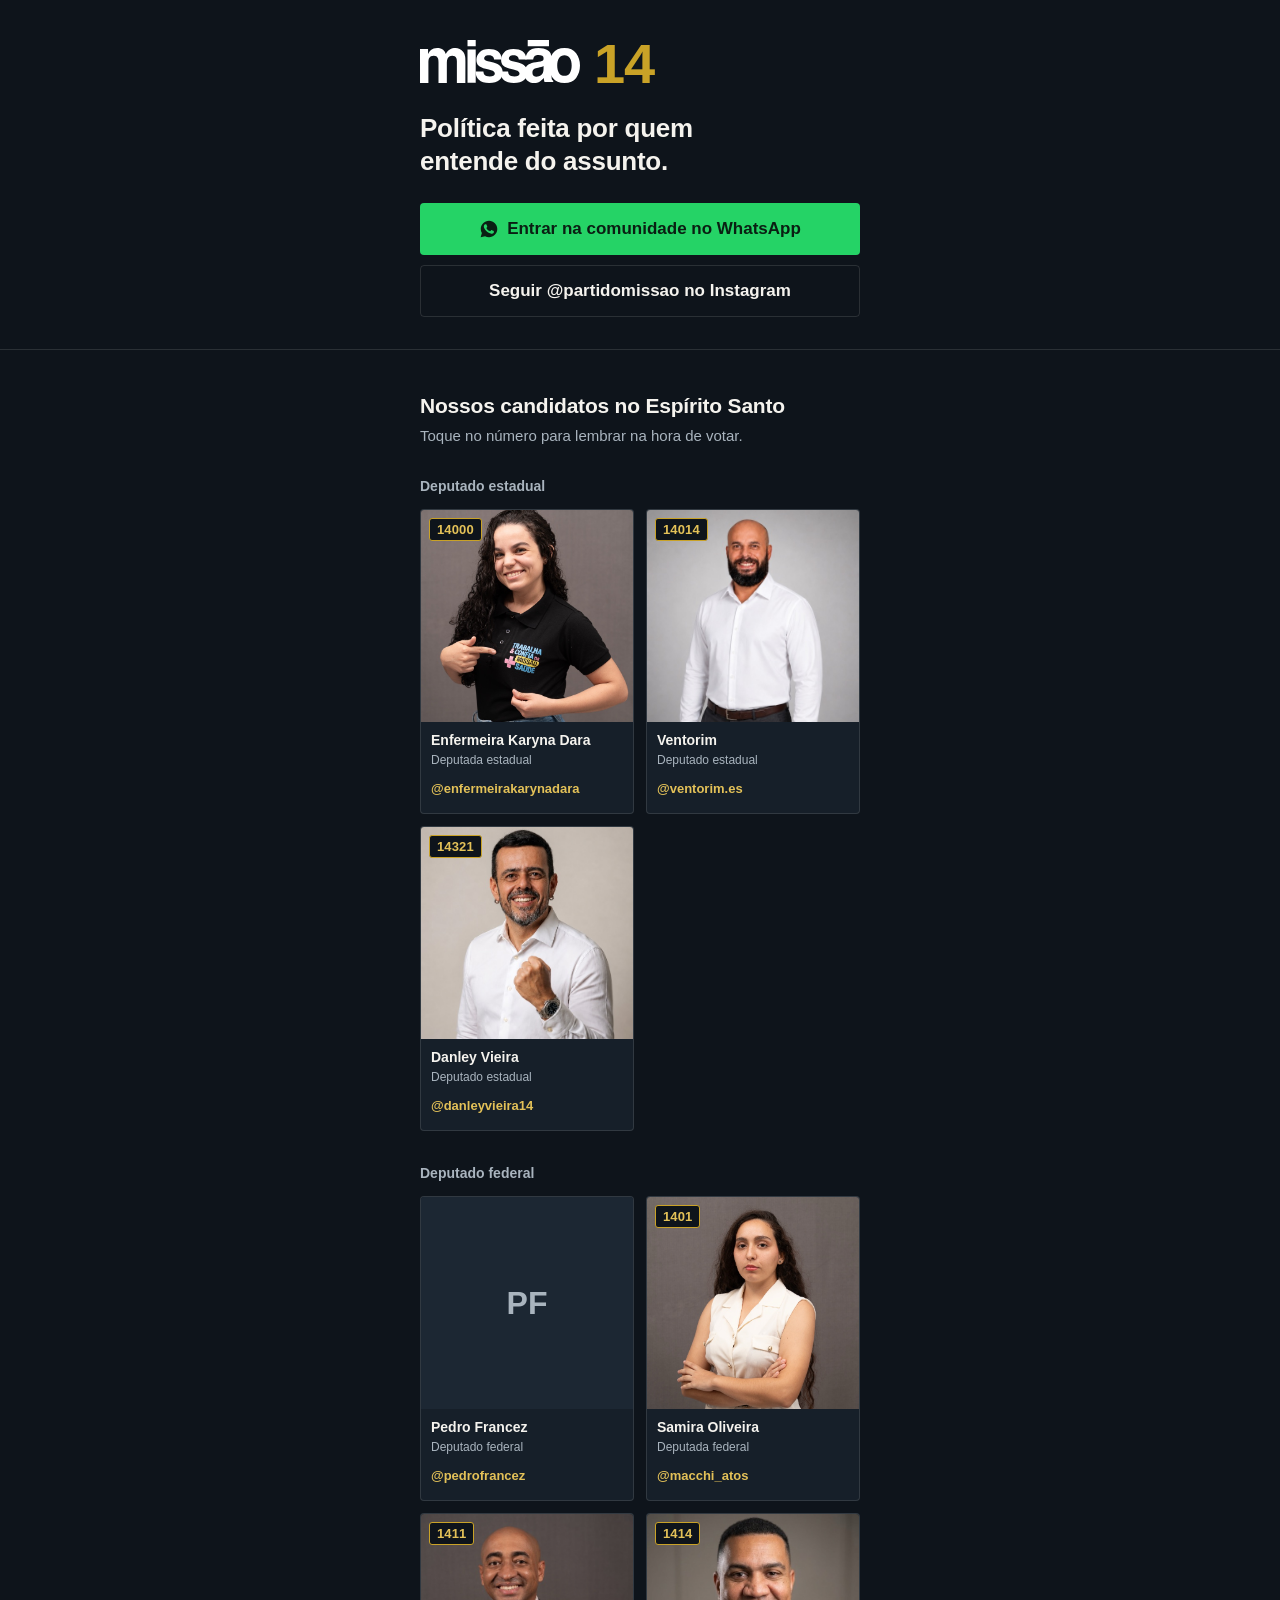
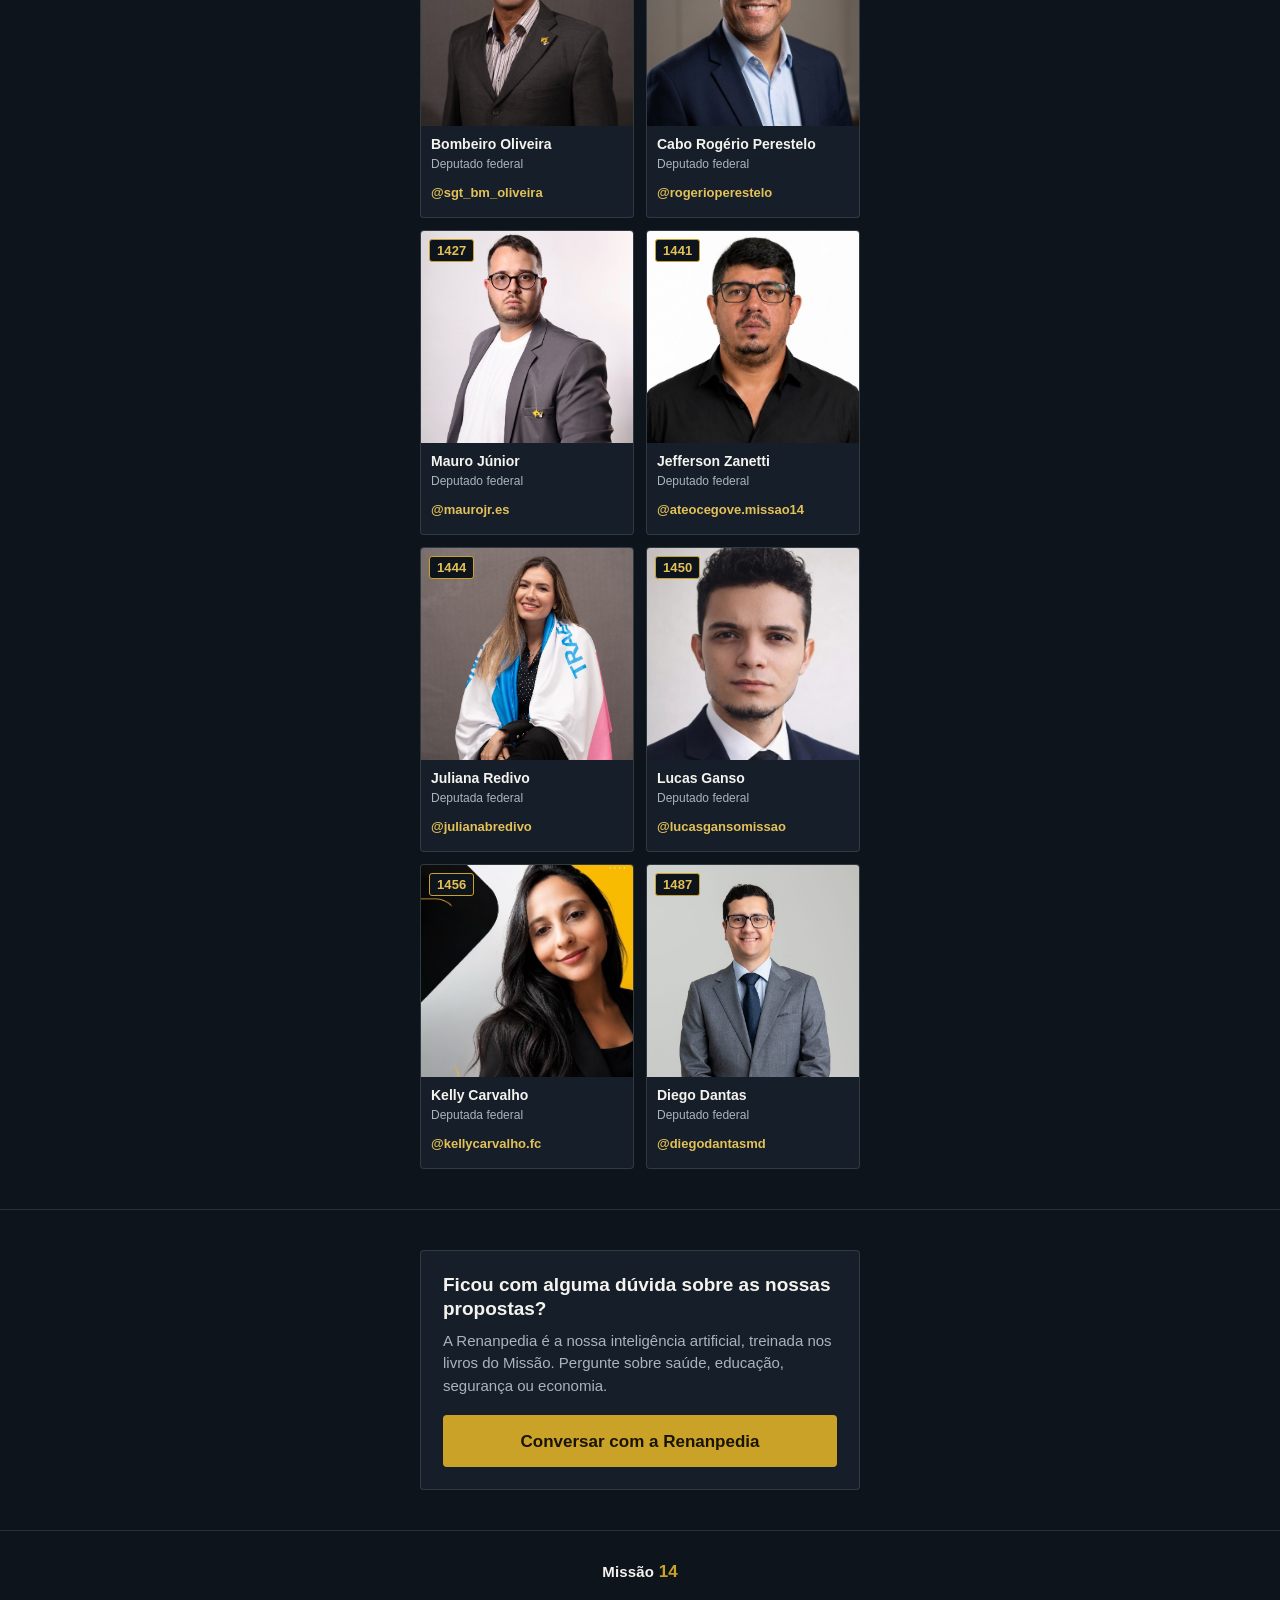
==== qrcode.html @ 3853d211 "QR Code page" ====
<!DOCTYPE html>
<html lang="pt-BR">
  <head>
    <meta charset="UTF-8">
    <meta name="viewport" content="width=device-width, initial-scale=1">
    <title>Missão 14 — Espírito Santo</title>
    <meta name="description" content="Conheça os candidatos do Missão no Espírito Santo, entre na comunidade do WhatsApp e converse com a Renanpedia.">
    <style>
      :root {
        --bg: #0e141b;
        --bg-elevated: #161f29;
        --bg-elevated-2: #1c2733;
        --text: #f5f3ee;
        --text-muted: #a9b4be;
        --accent: #c9a227;
        --accent-strong: #e3c158;
        --border: rgba(245, 243, 238, 0.12);
        --whatsapp: #25d366;
        --whatsapp-dark: #1da851;
        --radius-card: 4px;
        --max-w: 480px;
      }

      * {
        box-sizing: border-box;
      }

      html {
        scroll-behavior: smooth;
      }

      body {
        margin: 0;
        background: var(--bg);
        color: var(--text);
        font-family:
          -apple-system, BlinkMacSystemFont, "Segoe UI", Roboto, sans-serif;
        font-size: 17px;
        line-height: 1.5;
        -webkit-font-smoothing: antialiased;
      }

      img {
        max-width: 100%;
        display: block;
      }

      a {
        color: inherit;
      }

      .wrap {
        max-width: var(--max-w);
        margin: 0 auto;
        padding: 0 20px;
      }

      /* ===== HERO / TOPO ===== */

      .hero {
        padding: 36px 0 32px;
        border-bottom: 1px solid var(--border);
      }

      .hero-mark {
        display: flex;
        align-items: baseline;
        gap: 14px;
        margin-bottom: 20px;
      }

      .hero-mark .party-name {
        font-size: 15px;
        font-weight: 700;
        letter-spacing: 0.02em;
        color: var(--text-muted);
      }

      .ballot-number-hero {
        font-size: 56px;
        font-weight: 800;
        line-height: 1;
        color: var(--accent);
        font-variant-numeric: tabular-nums;
        letter-spacing: -0.02em;
      }

      .hero h1 {
        font-size: 26px;
        font-weight: 800;
        line-height: 1.28;
        letter-spacing: -0.01em;
        margin: 0 0 24px;
        max-width: 22ch;
      }

      .cta-row {
        display: flex;
        flex-direction: column;
        gap: 10px;
      }

      .btn {
        display: flex;
        align-items: center;
        justify-content: center;
        gap: 8px;
        min-height: 52px;
        padding: 12px 20px;
        border-radius: var(--radius-card);
        font-size: 17px;
        font-weight: 700;
        text-decoration: none;
        border: 1.5px solid transparent;
        cursor: pointer;
        transition:
          background-color 0.15s ease,
          border-color 0.15s ease,
          transform 0.1s ease;
      }

      .btn:active {
        transform: scale(0.98);
      }

      .btn-primary {
        background: var(--whatsapp);
        color: #0a1f13;
      }
      .btn-primary:hover {
        background: var(--whatsapp-dark);
        color: #fff;
      }
      .btn-primary:focus-visible {
        outline: 3px solid var(--accent-strong);
        outline-offset: 2px;
      }

      .btn-secondary {
        background: transparent;
        border-color: var(--border);
        color: var(--text);
      }
      .btn-secondary:hover {
        border-color: var(--text);
      }
      .btn-secondary:focus-visible {
        outline: 3px solid var(--accent-strong);
        outline-offset: 2px;
      }

      .btn-icon {
        width: 20px;
        height: 20px;
        flex: none;
      }

      /* ===== SECTIONS ===== */

      section {
        padding: 40px 0;
        border-bottom: 1px solid var(--border);
      }

      .section-title {
        font-size: 21px;
        font-weight: 800;
        letter-spacing: -0.01em;
        margin: 0 0 4px;
      }

      .section-sub {
        color: var(--text-muted);
        font-size: 15px;
        margin: 0 0 24px;
      }

      .group-title {
        font-size: 14px;
        font-weight: 700;
        color: var(--text-muted);
        margin: 28px 0 12px;
        padding-top: 4px;
      }

      .group-title:first-of-type {
        margin-top: 0;
      }

      /* ===== CANDIDATE CARDS ===== */

      .candidate-grid {
        display: grid;
        grid-template-columns: 1fr 1fr;
        gap: 12px;
      }

      .candidate-card {
        background: var(--bg-elevated);
        border: 1px solid var(--border);
        border-radius: var(--radius-card);
        overflow: hidden;
        position: relative;
      }

      .candidate-photo-wrap {
        position: relative;
        aspect-ratio: 1 / 1;
        background: var(--bg-elevated-2);
      }

      .candidate-photo-wrap img {
        width: 100%;
        height: 100%;
        object-fit: cover;
      }

      .photo-fallback {
        position: absolute;
        inset: 0;
        display: flex;
        align-items: center;
        justify-content: center;
        font-size: 32px;
        font-weight: 800;
        color: var(--text-muted);
        background: var(--bg-elevated-2);
      }

      .ballot-badge {
        position: absolute;
        top: 8px;
        left: 8px;
        background: var(--bg);
        border: 1.5px solid var(--accent);
        color: var(--accent-strong);
        font-weight: 800;
        font-size: 13px;
        font-variant-numeric: tabular-nums;
        letter-spacing: 0.01em;
        padding: 3px 7px;
        border-radius: 3px;
        line-height: 1.2;
      }

      .candidate-info {
        padding: 10px 10px 12px;
      }

      .candidate-name {
        font-size: 14px;
        font-weight: 700;
        line-height: 1.25;
        margin: 0 0 2px;
      }

      .candidate-role {
        font-size: 12px;
        color: var(--text-muted);
        margin: 0 0 6px;
      }

      .candidate-ig {
        font-size: 13px;
        font-weight: 600;
        color: var(--accent-strong);
        text-decoration: none;
      }
      .candidate-ig:hover {
        text-decoration: underline;
      }
      .candidate-ig:focus-visible {
        outline: 2px solid var(--accent-strong);
        outline-offset: 2px;
      }

      /* ===== RENANPEDIA ===== */

      .renanpedia {
        background: var(--bg-elevated);
        border: 1px solid var(--border);
        border-radius: var(--radius-card);
        padding: 22px;
      }

      .renanpedia h2 {
        font-size: 19px;
        font-weight: 800;
        margin: 0 0 8px;
        line-height: 1.3;
      }

      .renanpedia p {
        font-size: 15px;
        color: var(--text-muted);
        margin: 0 0 18px;
      }

      .renanpedia .btn {
        background: var(--accent);
        color: #1a1404;
        width: 100%;
      }
      .renanpedia .btn:hover {
        background: var(--accent-strong);
      }
      .renanpedia .btn:focus-visible {
        outline: 3px solid #fff;
        outline-offset: 2px;
      }

      /* ===== FOOTER ===== */

      footer {
        padding: 28px 0 100px;
        text-align: center;
      }

      footer .foot-name {
        font-weight: 800;
        font-size: 15px;
        letter-spacing: 0.01em;
      }

      footer .foot-number {
        color: var(--accent);
        font-weight: 800;
      }

      /* ===== FLOATING WHATSAPP CTA ===== */

      .float-cta {
        position: fixed;
        left: 0;
        right: 0;
        bottom: 0;
        z-index: 50;
        padding: 12px 20px calc(12px + env(safe-area-inset-bottom, 0px));
        background: linear-gradient(to top, var(--bg) 60%, transparent);
        transform: translateY(120%);
        opacity: 0;
        transition:
          transform 0.25s ease,
          opacity 0.25s ease;
        pointer-events: none;
      }

      .float-cta.visible {
        transform: translateY(0);
        opacity: 1;
        pointer-events: auto;
      }

      .float-cta .btn {
        max-width: calc(var(--max-w) - 40px);
        margin: 0 auto;
        box-shadow: 0 6px 20px rgba(0, 0, 0, 0.4);
      }

      @media (prefers-reduced-motion: reduce) {
        html {
          scroll-behavior: auto;
        }
        .float-cta {
          transition: none;
        }
        .btn {
          transition: none;
        }
      }
    </style>
  </head>
  <body>

    <header class="hero" id="topo">
      <div class="wrap">
        <div class="hero-mark">
          <span class="party-name">
            <img alt="Logo Missão" src="./assets/svg/missao.svg" width="160">
          </span>
          <span class="ballot-number-hero">14</span>
        </div>
        <h1>Política feita por quem entende do assunto.</h1>
        <div class="cta-row">
          <a class="btn btn-primary" href="https://chat.whatsapp.com/KXWWmN9XIppCkysAzxbri9" target="_blank" rel="noopener">
            <svg class="btn-icon" viewBox="0 0 24 24" fill="currentColor" aria-hidden="true"><path d="M12.04 2C6.58 2 2.13 6.45 2.13 11.91c0 1.75.46 3.45 1.32 4.95L2 22l5.29-1.39c1.44.79 3.06 1.2 4.72 1.2h.01c5.46 0 9.91-4.45 9.91-9.91C21.94 6.45 17.5 2 12.04 2zm5.8 14.09c-.25.7-1.24 1.29-2.03 1.46-.54.12-1.25.21-3.63-.78-3.05-1.26-5.01-4.36-5.16-4.56-.15-.2-1.23-1.64-1.23-3.13s.77-2.22 1.05-2.53c.27-.3.6-.38.8-.38.2 0 .4 0 .58.01.19.01.44-.07.68.53.25.6.85 2.09.92 2.24.07.15.12.33.02.53-.1.2-.15.32-.3.5-.15.18-.31.4-.44.53-.15.15-.3.31-.13.6.17.3.76 1.26 1.64 2.04 1.13 1 2.08 1.32 2.38 1.47.3.15.48.13.65-.08.17-.2.73-.85.93-1.15.2-.3.4-.24.66-.14.27.1 1.72.81 2.02.96.3.15.5.22.57.35.07.13.07.72-.18 1.42z"/></svg>
            Entrar na comunidade no WhatsApp
          </a>
          <a class="btn btn-secondary" href="https://www.instagram.com/partidomissao/" target="_blank" rel="noopener">
            Seguir @partidomissao no Instagram
          </a>
        </div>
      </div>
    </header>

    <main>

      <section aria-labelledby="candidatos-title">
        <div class="wrap">
          <h2 class="section-title" id="candidatos-title">Nossos candidatos no Espírito Santo</h2>
          <p class="section-sub">Toque no número para lembrar na hora de votar.</p>

          <h3 class="group-title">Deputado estadual</h3>
          <div class="candidate-grid">

            <article class="candidate-card">
              <div class="candidate-photo-wrap">
                <span class="ballot-badge">14000</span>
                <img
                  src="./assets/img/candidates/karyna.jpg"
                  alt="Foto de Enfermeira Karyna Dara"
                  loading="eager"
                  onerror="this.style.display='none'; this.nextElementSibling.style.display='flex';"
                >
                <span class="photo-fallback" style="display:none;">KD</span>
              </div>
              <div class="candidate-info">
                <p class="candidate-name">Enfermeira Karyna Dara</p>
                <p class="candidate-role">Deputada estadual</p>
                <a class="candidate-ig" href="https://www.instagram.com/enfermeirakarynadara/" target="_blank" rel="noopener">@enfermeirakarynadara</a>
              </div>
            </article>

            <article class="candidate-card">
              <div class="candidate-photo-wrap">
                <span class="ballot-badge">14014</span>
                <img
                  src="./assets/img/candidates/angelo.jpg"
                  alt="Foto de Ventorim"
                  loading="eager"
                  onerror="this.style.display='none'; this.nextElementSibling.style.display='flex';"
                >
                <span class="photo-fallback" style="display:none;">V</span>
              </div>
              <div class="candidate-info">
                <p class="candidate-name">Ventorim</p>
                <p class="candidate-role">Deputado estadual</p>
                <a class="candidate-ig" href="https://www.instagram.com/ventorim.es/" target="_blank" rel="noopener">@ventorim.es</a>
              </div>
            </article>

            <article class="candidate-card">
              <div class="candidate-photo-wrap">
                <span class="ballot-badge">14321</span>
                <img
                  src="./assets/img/candidates/danley.jpg"
                  alt="Foto de Danley Vieira"
                  loading="eager"
                  onerror="this.style.display='none'; this.nextElementSibling.style.display='flex';"
                >
                <span class="photo-fallback" style="display:none;">DV</span>
              </div>
              <div class="candidate-info">
                <p class="candidate-name">Danley Vieira</p>
                <p class="candidate-role">Deputado estadual</p>
                <a class="candidate-ig" href="https://www.instagram.com/danleyvieira14/" target="_blank" rel="noopener">@danleyvieira14</a>
              </div>
            </article>

          </div>

          <h3 class="group-title">Deputado federal</h3>
          <div class="candidate-grid">

            <article class="candidate-card">
              <div class="candidate-photo-wrap">
                <span class="ballot-badge">1400</span>
                <img
                  src="./assets/img/candidates/pedrofrancez.jpg"
                  alt="Foto de Pedro Francez"
                  loading="lazy"
                  onerror="this.style.display='none'; this.nextElementSibling.style.display='flex';"
                >
                <span class="photo-fallback" style="display:none;">PF</span>
              </div>
              <div class="candidate-info">
                <p class="candidate-name">Pedro Francez</p>
                <p class="candidate-role">Deputado federal</p>
                <a class="candidate-ig" href="https://www.instagram.com/pedrofrancez/" target="_blank" rel="noopener">@pedrofrancez</a>
              </div>
            </article>

            <article class="candidate-card">
              <div class="candidate-photo-wrap">
                <span class="ballot-badge">1401</span>
                <img
                  src="./assets/img/candidates/samira.jpg"
                  alt="Foto de Samira Oliveira"
                  loading="lazy"
                  onerror="this.style.display='none'; this.nextElementSibling.style.display='flex';"
                >
                <span class="photo-fallback" style="display:none;">SO</span>
              </div>
              <div class="candidate-info">
                <p class="candidate-name">Samira Oliveira</p>
                <p class="candidate-role">Deputada federal</p>
                <a class="candidate-ig" href="https://www.instagram.com/macchi_atos/" target="_blank" rel="noopener">@macchi_atos</a>
              </div>
            </article>

            <article class="candidate-card">
              <div class="candidate-photo-wrap">
                <span class="ballot-badge">1411</span>
                <img
                  src="./assets/img/candidates/oliveira.jpeg"
                  alt="Foto de Bombeiro Oliveira"
                  loading="lazy"
                  onerror="this.style.display='none'; this.nextElementSibling.style.display='flex';"
                >
                <span class="photo-fallback" style="display:none;">BO</span>
              </div>
              <div class="candidate-info">
                <p class="candidate-name">Bombeiro Oliveira</p>
                <p class="candidate-role">Deputado federal</p>
                <a class="candidate-ig" href="https://www.instagram.com/sgt_bm_oliveira/" target="_blank" rel="noopener">@sgt_bm_oliveira</a>
              </div>
            </article>

            <article class="candidate-card">
              <div class="candidate-photo-wrap">
                <span class="ballot-badge">1414</span>
                <img
                  src="./assets/img/candidates/perestelo.jpg"
                  alt="Foto de Cabo Rogério Perestelo"
                  loading="lazy"
                  onerror="this.style.display='none'; this.nextElementSibling.style.display='flex';"
                >
                <span class="photo-fallback" style="display:none;">RP</span>
              </div>
              <div class="candidate-info">
                <p class="candidate-name">Cabo Rogério Perestelo</p>
                <p class="candidate-role">Deputado federal</p>
                <a class="candidate-ig" href="https://www.instagram.com/rogerioperestelo/" target="_blank" rel="noopener">@rogerioperestelo</a>
              </div>
            </article>

            <article class="candidate-card">
              <div class="candidate-photo-wrap">
                <span class="ballot-badge">1427</span>
                <img
                  src="./assets/img/candidates/mauro.jpeg"
                  alt="Foto de Mauro Júnior"
                  loading="lazy"
                  onerror="this.style.display='none'; this.nextElementSibling.style.display='flex';"
                >
                <span class="photo-fallback" style="display:none;">MJ</span>
              </div>
              <div class="candidate-info">
                <p class="candidate-name">Mauro Júnior</p>
                <p class="candidate-role">Deputado federal</p>
                <a class="candidate-ig" href="https://www.instagram.com/maurojr.es/" target="_blank" rel="noopener">@maurojr.es</a>
              </div>
            </article>

            <article class="candidate-card">
              <div class="candidate-photo-wrap">
                <span class="ballot-badge">1441</span>
                <img
                  src="./assets/img/candidates/jefferson.jpeg"
                  alt="Foto de Jefferson Zanetti"
                  loading="lazy"
                  onerror="this.style.display='none'; this.nextElementSibling.style.display='flex';"
                >
                <span class="photo-fallback" style="display:none;">JZ</span>
              </div>
              <div class="candidate-info">
                <p class="candidate-name">Jefferson Zanetti</p>
                <p class="candidate-role">Deputado federal</p>
                <a class="candidate-ig" href="https://www.instagram.com/ateocegove.missao14/" target="_blank" rel="noopener">@ateocegove.missao14</a>
              </div>
            </article>

            <article class="candidate-card">
              <div class="candidate-photo-wrap">
                <span class="ballot-badge">1444</span>
                <img
                  src="./assets/img/candidates/juliana.jpg"
                  alt="Foto de Juliana Redivo"
                  loading="lazy"
                  onerror="this.style.display='none'; this.nextElementSibling.style.display='flex';"
                >
                <span class="photo-fallback" style="display:none;">JR</span>
              </div>
              <div class="candidate-info">
                <p class="candidate-name">Juliana Redivo</p>
                <p class="candidate-role">Deputada federal</p>
                <a class="candidate-ig" href="https://www.instagram.com/julianabredivo/" target="_blank" rel="noopener">@julianabredivo</a>
              </div>
            </article>

            <article class="candidate-card">
              <div class="candidate-photo-wrap">
                <span class="ballot-badge">1450</span>
                <img
                  src="./assets/img/candidates/lucas.jpg"
                  alt="Foto de Lucas Ganso"
                  loading="lazy"
                  onerror="this.style.display='none'; this.nextElementSibling.style.display='flex';"
                >
                <span class="photo-fallback" style="display:none;">LG</span>
              </div>
              <div class="candidate-info">
                <p class="candidate-name">Lucas Ganso</p>
                <p class="candidate-role">Deputado federal</p>
                <a class="candidate-ig" href="https://www.instagram.com/lucasgansomissao/" target="_blank" rel="noopener">@lucasgansomissao</a>
              </div>
            </article>

            <article class="candidate-card">
              <div class="candidate-photo-wrap">
                <span class="ballot-badge">1456</span>
                <img
                  src="./assets/img/candidates/kelly.jpg"
                  alt="Foto de Kelly Carvalho"
                  loading="lazy"
                  onerror="this.style.display='none'; this.nextElementSibling.style.display='flex';"
                >
                <span class="photo-fallback" style="display:none;">KC</span>
              </div>
              <div class="candidate-info">
                <p class="candidate-name">Kelly Carvalho</p>
                <p class="candidate-role">Deputada federal</p>
                <a class="candidate-ig" href="https://www.instagram.com/kellycarvalho.fc/" target="_blank" rel="noopener">@kellycarvalho.fc</a>
              </div>
            </article>

            <article class="candidate-card">
              <div class="candidate-photo-wrap">
                <span class="ballot-badge">1487</span>
                <img
                  src="./assets/img/candidates/diego.jpeg"
                  alt="Foto de Diego Dantas"
                  loading="lazy"
                  onerror="this.style.display='none'; this.nextElementSibling.style.display='flex';"
                >
                <span class="photo-fallback" style="display:none;">DD</span>
              </div>
              <div class="candidate-info">
                <p class="candidate-name">Diego Dantas</p>
                <p class="candidate-role">Deputado federal</p>
                <a class="candidate-ig" href="https://www.instagram.com/diegodantasmd/" target="_blank" rel="noopener">@diegodantasmd</a>
              </div>
            </article>

          </div>
        </div>
      </section>

      <section aria-labelledby="renanpedia-title">
        <div class="wrap">
          <div class="renanpedia">
            <h2 id="renanpedia-title">Ficou com alguma dúvida sobre as nossas propostas?</h2>
            <p>A Renanpedia é a nossa inteligência artificial, treinada nos livros do Missão. Pergunte sobre saúde, educação, segurança ou economia.</p>
            <a class="btn" href="https://www.renanpedia.com/" target="_blank" rel="noopener">Conversar com a Renanpedia</a>
          </div>
        </div>
      </section>

    </main>

    <footer>
      <div class="wrap">
        <span class="foot-name">Missão</span> <span class="foot-number">14</span>
      </div>
    </footer>

    <div class="float-cta" id="floatCta">
      <a class="btn btn-primary" href="https://chat.whatsapp.com/KXWWmN9XIppCkysAzxbri9" target="_blank" rel="noopener">
        <svg class="btn-icon" viewBox="0 0 24 24" fill="currentColor" aria-hidden="true"><path d="M12.04 2C6.58 2 2.13 6.45 2.13 11.91c0 1.75.46 3.45 1.32 4.95L2 22l5.29-1.39c1.44.79 3.06 1.2 4.72 1.2h.01c5.46 0 9.91-4.45 9.91-9.91C21.94 6.45 17.5 2 12.04 2zm5.8 14.09c-.25.7-1.24 1.29-2.03 1.46-.54.12-1.25.21-3.63-.78-3.05-1.26-5.01-4.36-5.16-4.56-.15-.2-1.23-1.64-1.23-3.13s.77-2.22 1.05-2.53c.27-.3.6-.38.8-.38.2 0 .4 0 .58.01.19.01.44-.07.68.53.25.6.85 2.09.92 2.24.07.15.12.33.02.53-.1.2-.15.32-.3.5-.15.18-.31.4-.44.53-.15.15-.3.31-.13.6.17.3.76 1.26 1.64 2.04 1.13 1 2.08 1.32 2.38 1.47.3.15.48.13.65-.08.17-.2.73-.85.93-1.15.2-.3.4-.24.66-.14.27.1 1.72.81 2.02.96.3.15.5.22.57.35.07.13.07.72-.18 1.42z"/></svg>
        Entrar no WhatsApp
      </a>
    </div>

    <script>
      (function () {
        var hero = document.getElementById("topo");
        var floatCta = document.getElementById("floatCta");
        if (!hero || !floatCta || !("IntersectionObserver" in window)) return;

        var observer = new IntersectionObserver(
          function (entries) {
            entries.forEach(function (entry) {
              if (entry.isIntersecting) {
                floatCta.classList.remove("visible");
              } else {
                floatCta.classList.add("visible");
              }
            });
          },
          { threshold: 0 },
        );

        observer.observe(hero);
      })();
    </script>

  </body>
</html>
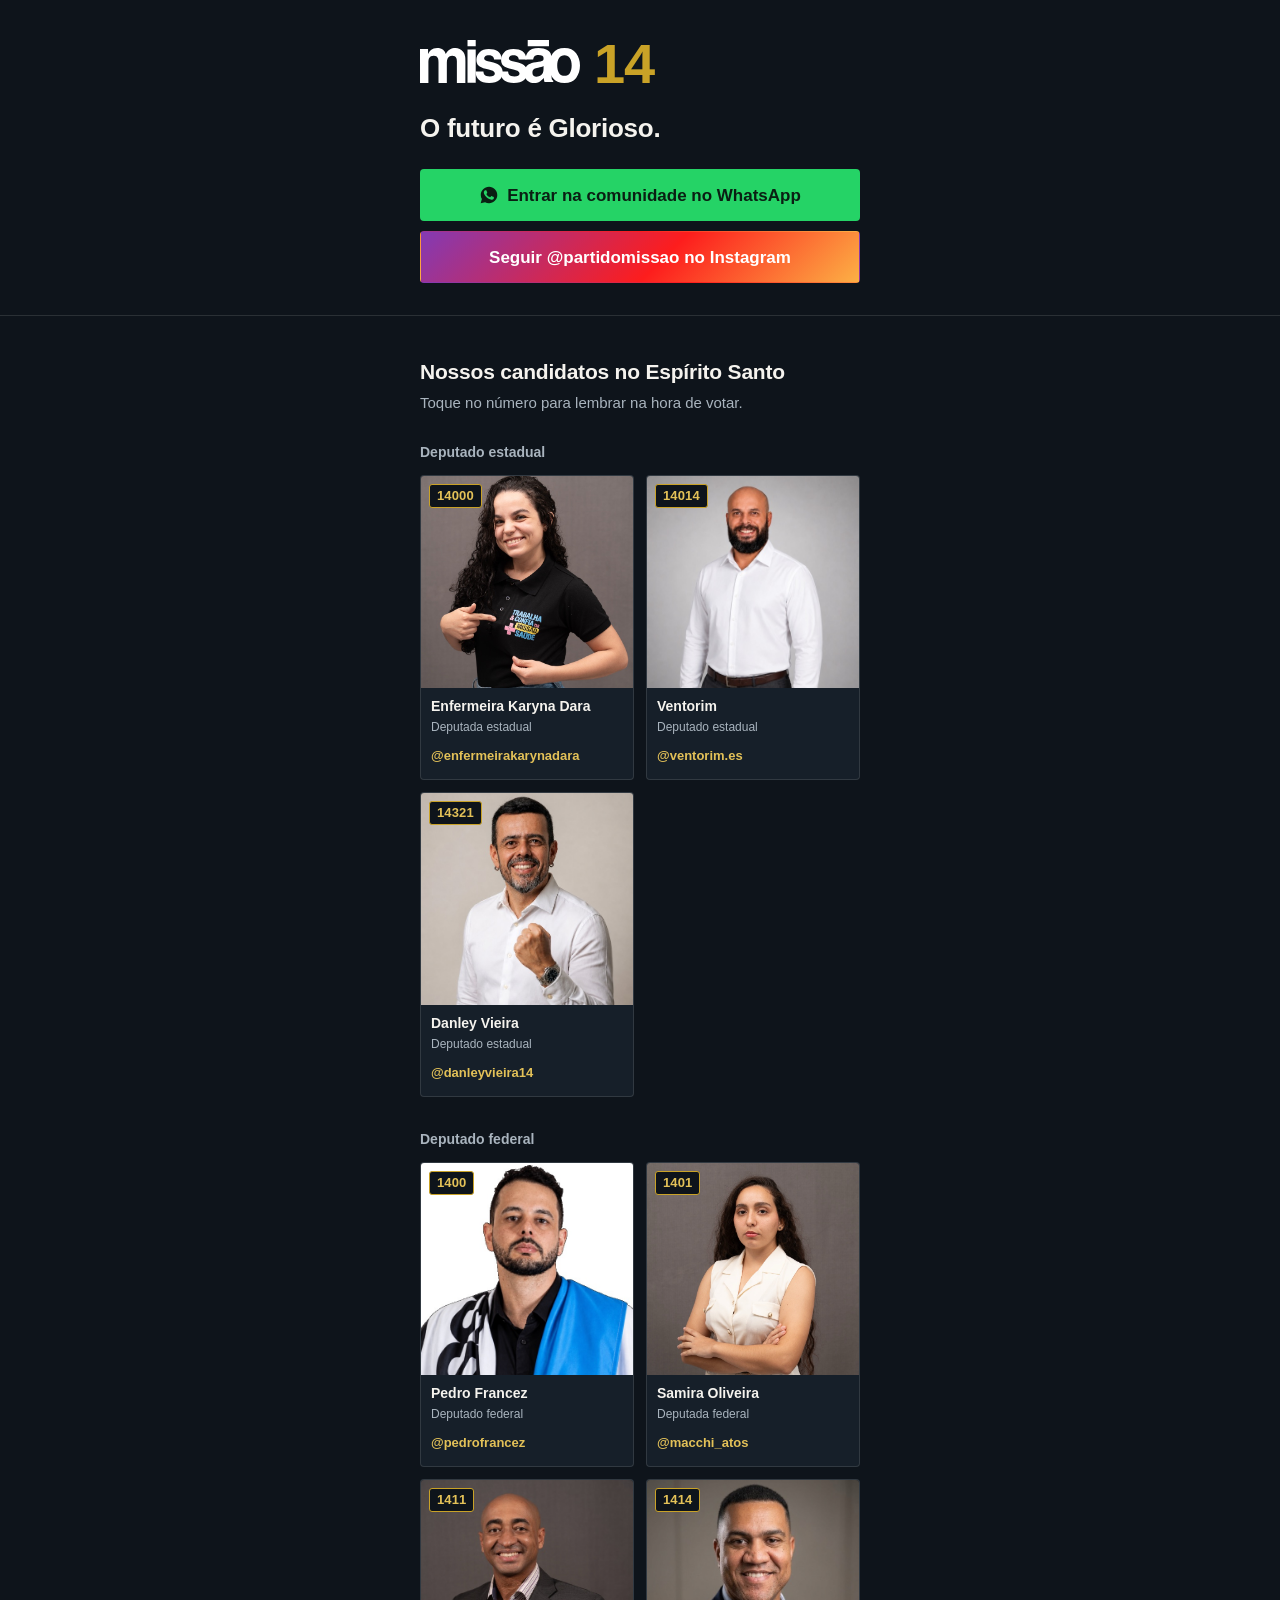
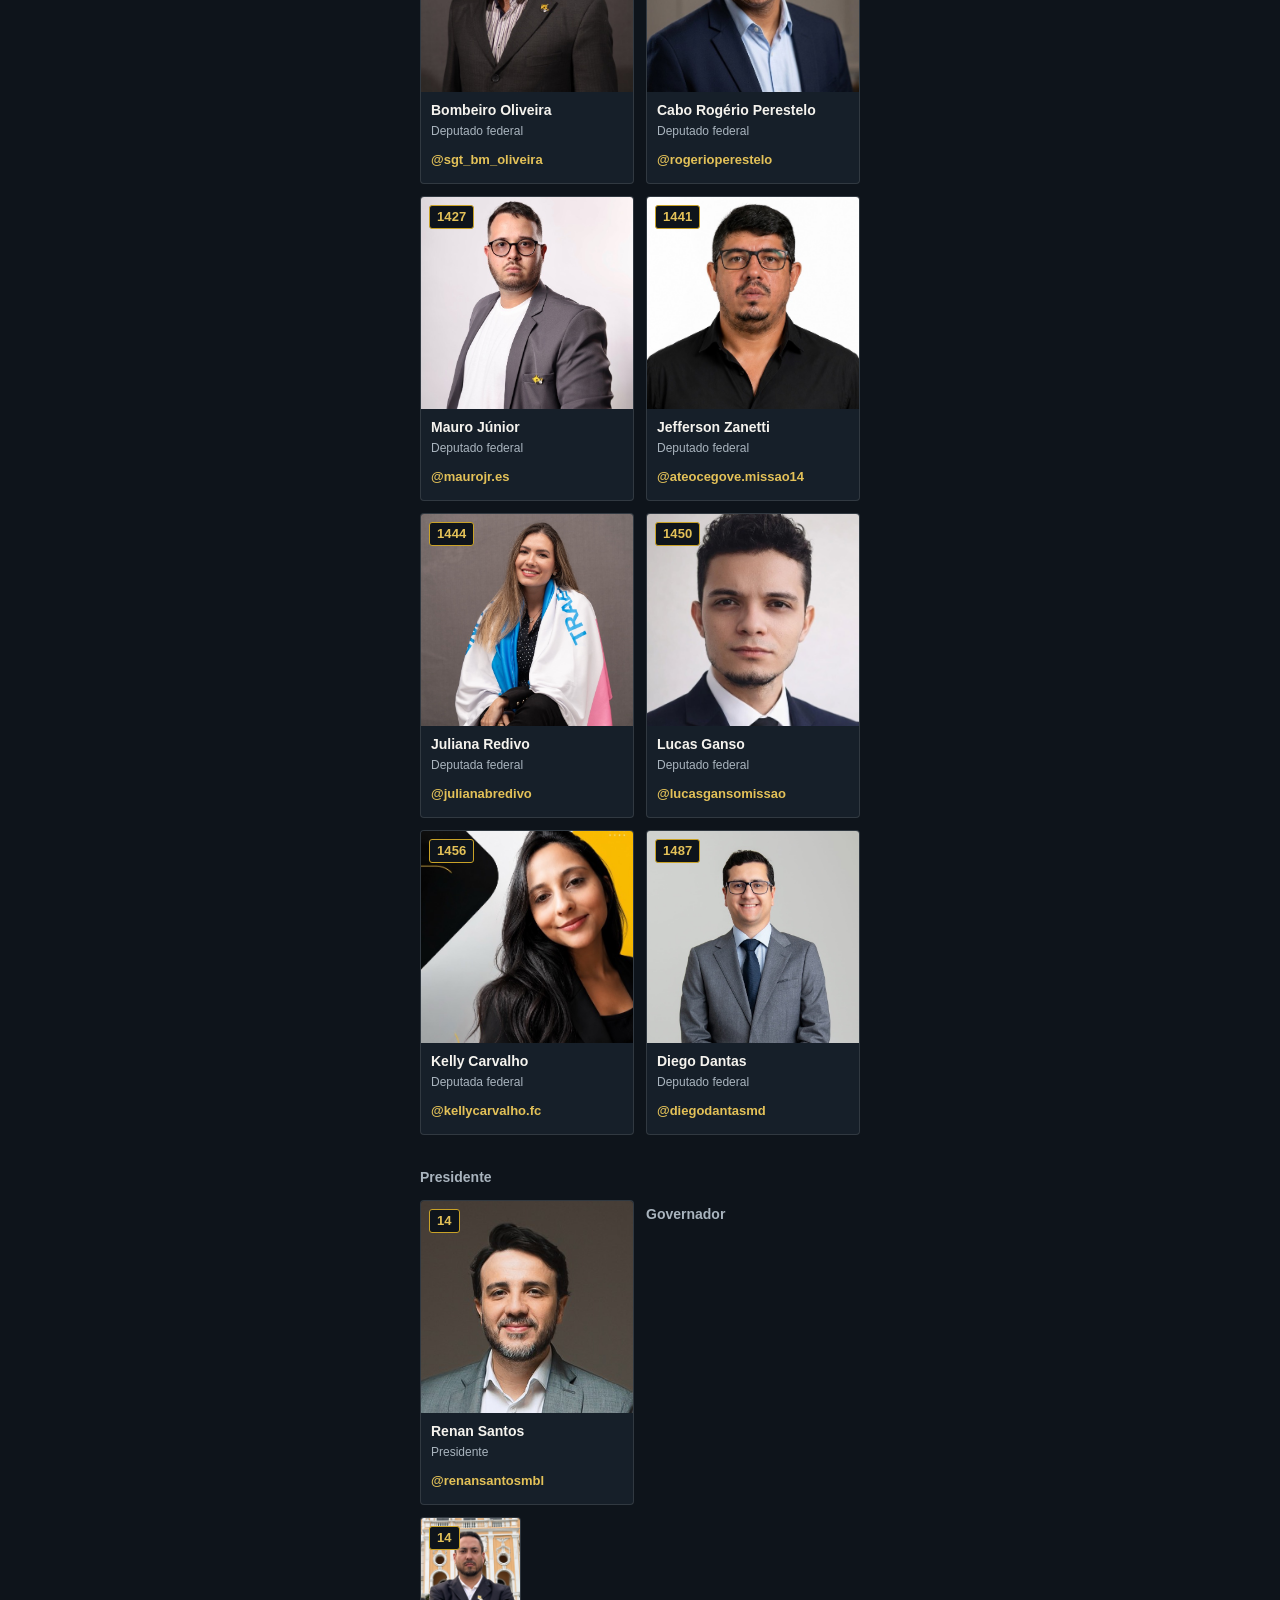
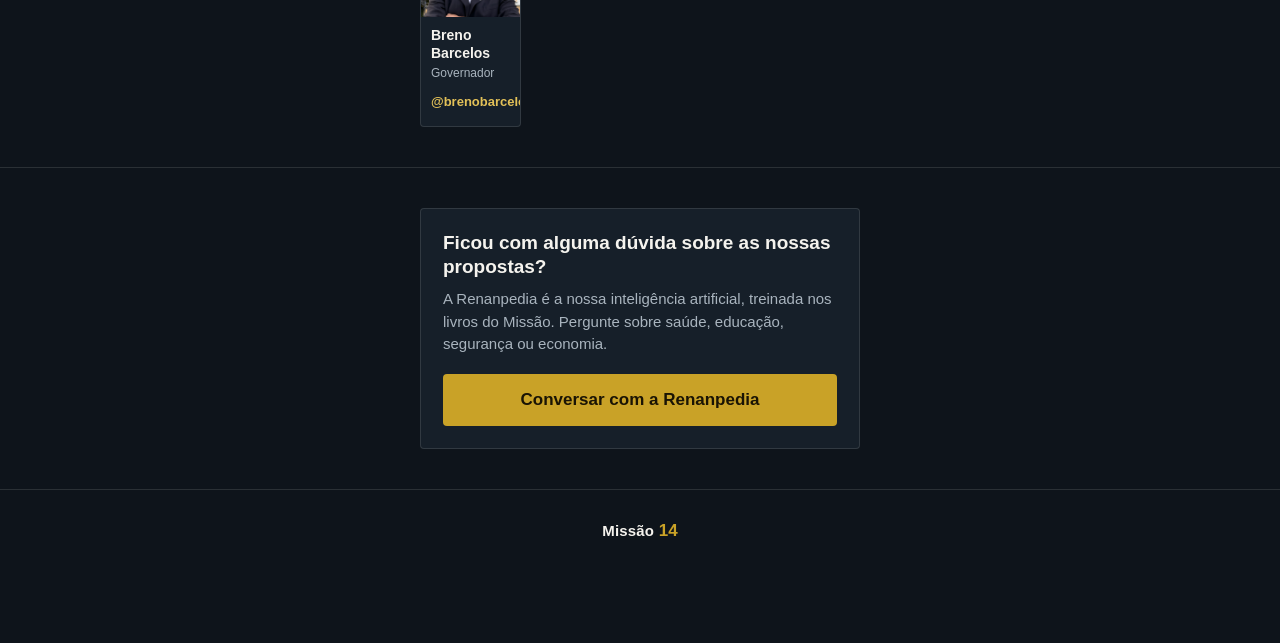
==== commit 7f941ff2: "adicionado arquivo .gitignore e imagens dos candidatos" ====
--- a/qrcode.html
+++ b/qrcode.html
@@ -137,12 +137,12 @@
       }
 
       .btn-secondary {
-        background: transparent;
-        border-color: var(--border);
-        color: var(--text);
+        background: linear-gradient(135deg, #833ab4 0%, #fd1d1d 55%, #fcb045 100%);
+        border-color: transparent;
+        color: #fff;
       }
       .btn-secondary:hover {
-        border-color: var(--text);
+        background: linear-gradient(135deg, #6f2f99 0%, #d91616 55%, #e39a32 100%);
       }
       .btn-secondary:focus-visible {
         outline: 3px solid var(--accent-strong);
@@ -380,7 +380,7 @@
           </span>
           <span class="ballot-number-hero">14</span>
         </div>
-        <h1>Política feita por quem entende do assunto.</h1>
+        <h1>O futuro é Glorioso.</h1>
         <div class="cta-row">
           <a class="btn btn-primary" href="https://chat.whatsapp.com/KXWWmN9XIppCkysAzxbri9" target="_blank" rel="noopener">
             <svg class="btn-icon" viewBox="0 0 24 24" fill="currentColor" aria-hidden="true"><path d="M12.04 2C6.58 2 2.13 6.45 2.13 11.91c0 1.75.46 3.45 1.32 4.95L2 22l5.29-1.39c1.44.79 3.06 1.2 4.72 1.2h.01c5.46 0 9.91-4.45 9.91-9.91C21.94 6.45 17.5 2 12.04 2zm5.8 14.09c-.25.7-1.24 1.29-2.03 1.46-.54.12-1.25.21-3.63-.78-3.05-1.26-5.01-4.36-5.16-4.56-.15-.2-1.23-1.64-1.23-3.13s.77-2.22 1.05-2.53c.27-.3.6-.38.8-.38.2 0 .4 0 .58.01.19.01.44-.07.68.53.25.6.85 2.09.92 2.24.07.15.12.33.02.53-.1.2-.15.32-.3.5-.15.18-.31.4-.44.53-.15.15-.3.31-.13.6.17.3.76 1.26 1.64 2.04 1.13 1 2.08 1.32 2.38 1.47.3.15.48.13.65-.08.17-.2.73-.85.93-1.15.2-.3.4-.24.66-.14.27.1 1.72.81 2.02.96.3.15.5.22.57.35.07.13.07.72-.18 1.42z"/></svg>
@@ -466,7 +466,7 @@
               <div class="candidate-photo-wrap">
                 <span class="ballot-badge">1400</span>
                 <img
-                  src="./assets/img/candidates/pedrofrancez.jpg"
+                  src="./assets/img/candidates/pedro.jpg"
                   alt="Foto de Pedro Francez"
                   loading="lazy"
                   onerror="this.style.display='none'; this.nextElementSibling.style.display='flex';"
@@ -639,6 +639,50 @@
                 <p class="candidate-name">Diego Dantas</p>
                 <p class="candidate-role">Deputado federal</p>
                 <a class="candidate-ig" href="https://www.instagram.com/diegodantasmd/" target="_blank" rel="noopener">@diegodantasmd</a>
+              </div>
+            </article>
+
+          </div>
+
+          <h3 class="group-title">Presidente</h3>
+          <div class="candidate-grid">
+
+            <article class="candidate-card">
+              <div class="candidate-photo-wrap">
+                <span class="ballot-badge">14</span>
+                <img
+                  src="./assets/img/candidates/renan.jpg"
+                  alt="Foto de Renan Santos"
+                  loading="eager"
+                  onerror="this.style.display='none'; this.nextElementSibling.style.display='flex';"
+                >
+                <span class="photo-fallback" style="display:none;">RS</span>
+              </div>
+              <div class="candidate-info">
+                <p class="candidate-name">Renan Santos</p>
+                <p class="candidate-role">Presidente</p>
+                <a class="candidate-ig" href="https://www.instagram.com/renansantosmbl/" target="_blank" rel="noopener">@renansantosmbl</a>
+              </div>
+            </article>
+
+          <h3 class="group-title">Governador</h3>
+          <div class="candidate-grid">
+
+            <article class="candidate-card">
+              <div class="candidate-photo-wrap">
+                <span class="ballot-badge">14</span>
+                <img
+                  src="./assets/img/candidates/breno.jpg"
+                  alt="Foto de Breno Barcelos"
+                  loading="eager"
+                  onerror="this.style.display='none'; this.nextElementSibling.style.display='flex';"
+                >
+                <span class="photo-fallback" style="display:none;">BB</span>
+              </div>
+              <div class="candidate-info">
+                <p class="candidate-name">Breno Barcelos</p>
+                <p class="candidate-role">Governador</p>
+                <a class="candidate-ig" href="https://www.instagram.com/brenobarcelos14/" target="_blank" rel="noopener">@brenobarcelos14</a>
               </div>
             </article>
 
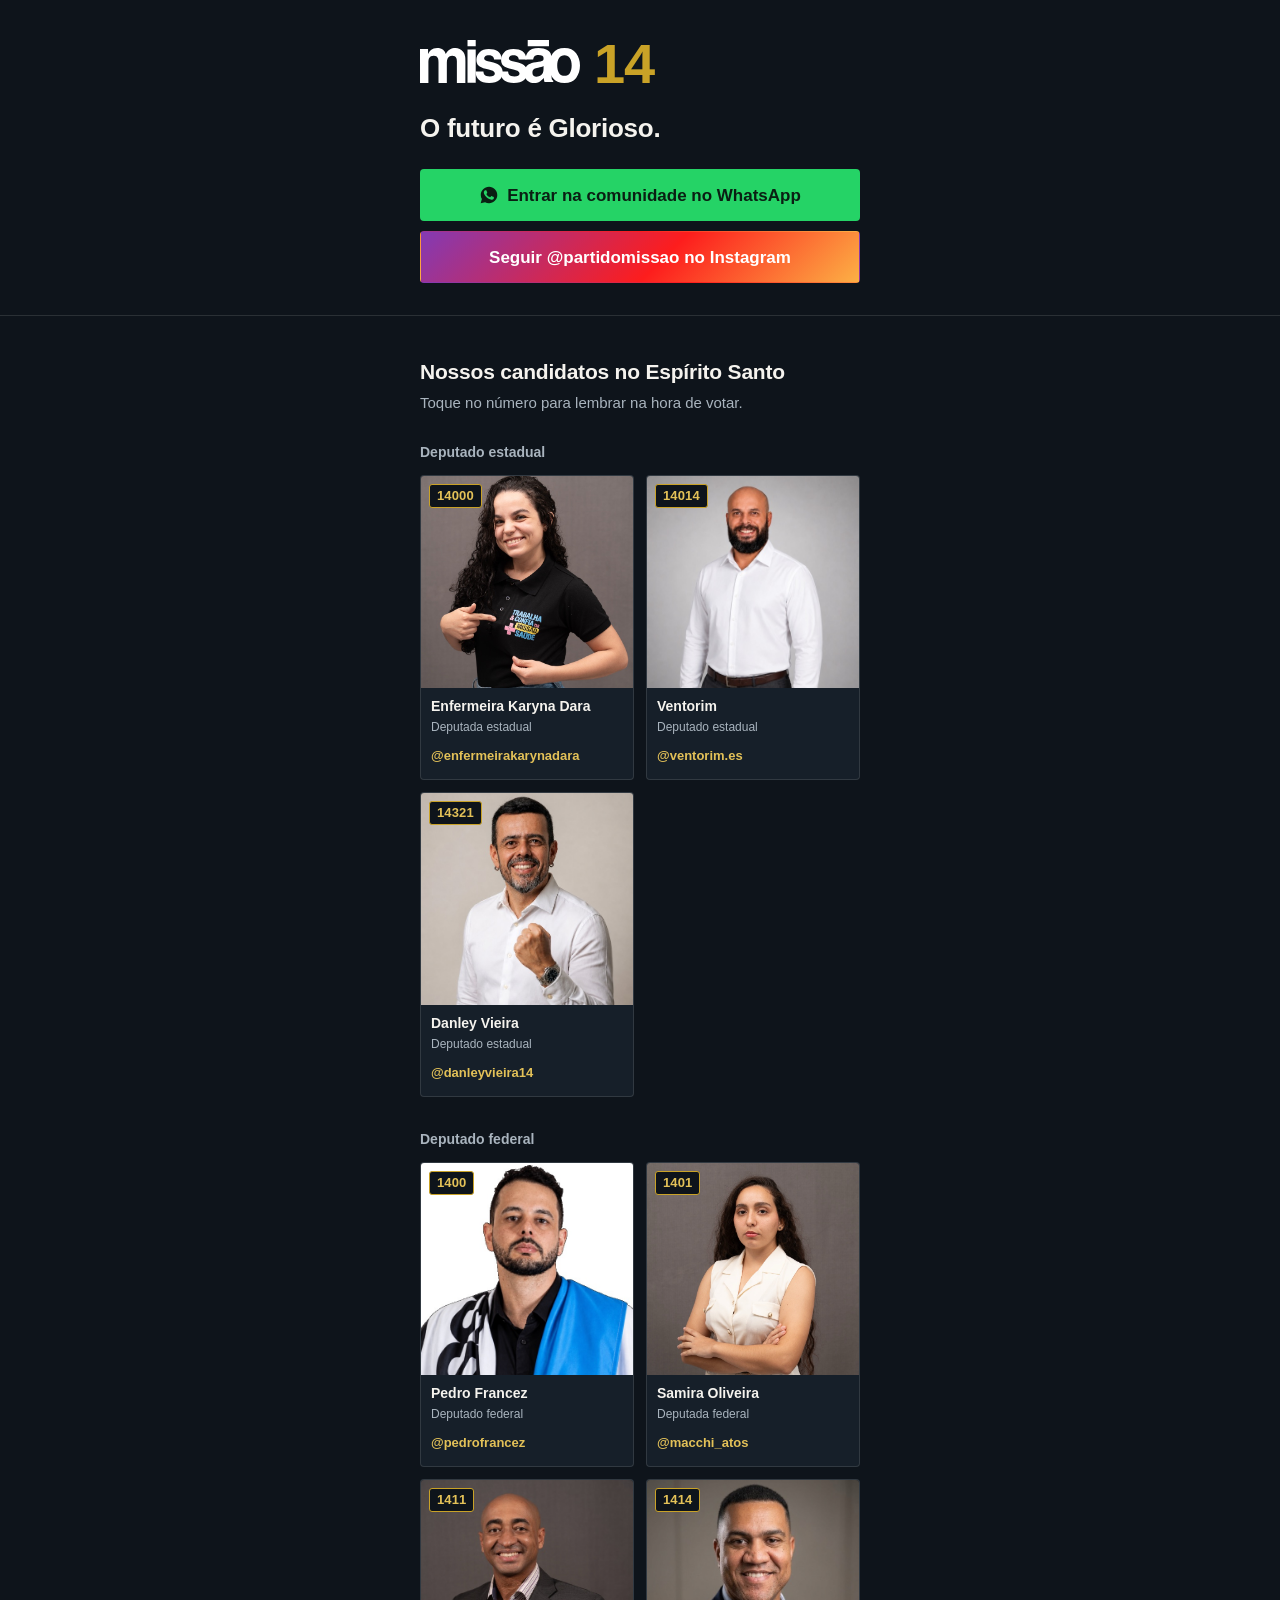
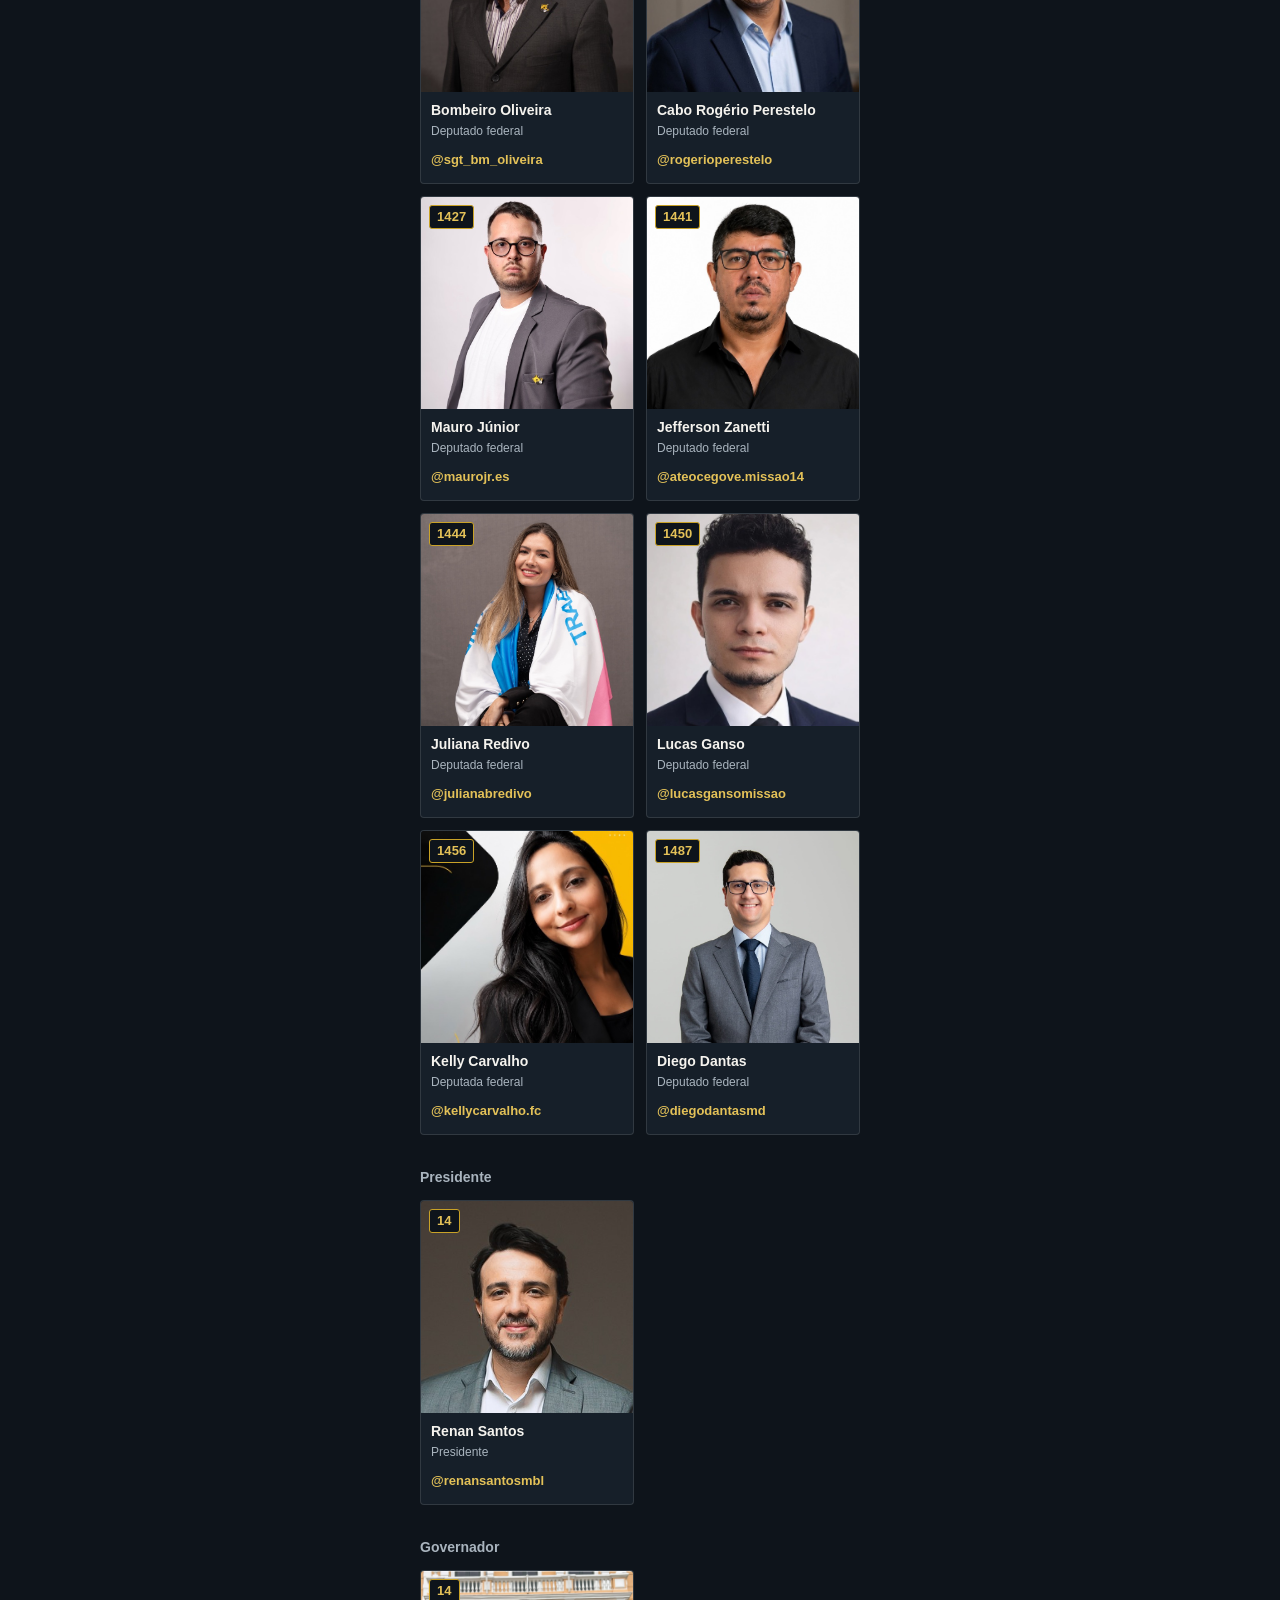
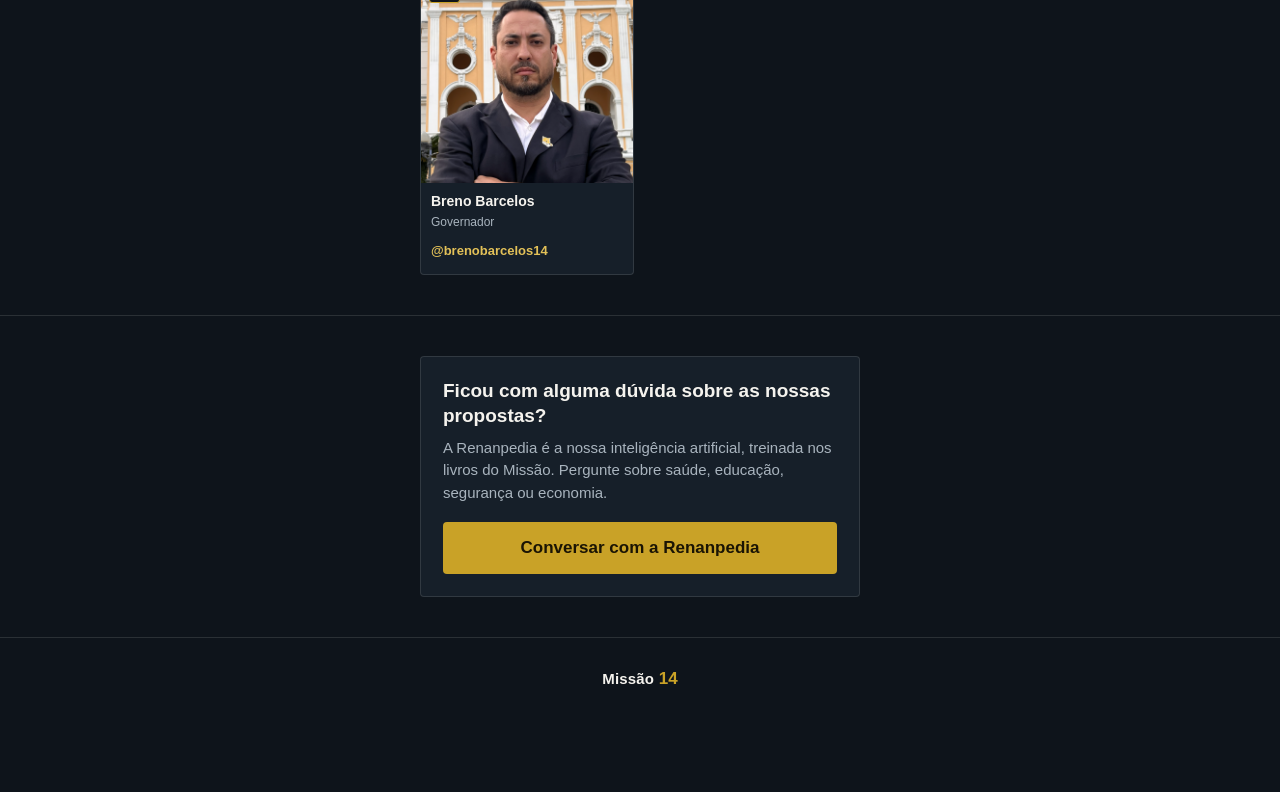
==== commit 09986733: "adicionado fechamento de div para a seção de candidatos" ====
--- a/qrcode.html
+++ b/qrcode.html
@@ -664,6 +664,7 @@
                 <a class="candidate-ig" href="https://www.instagram.com/renansantosmbl/" target="_blank" rel="noopener">@renansantosmbl</a>
               </div>
             </article>
+          </div>
 
           <h3 class="group-title">Governador</h3>
           <div class="candidate-grid">
